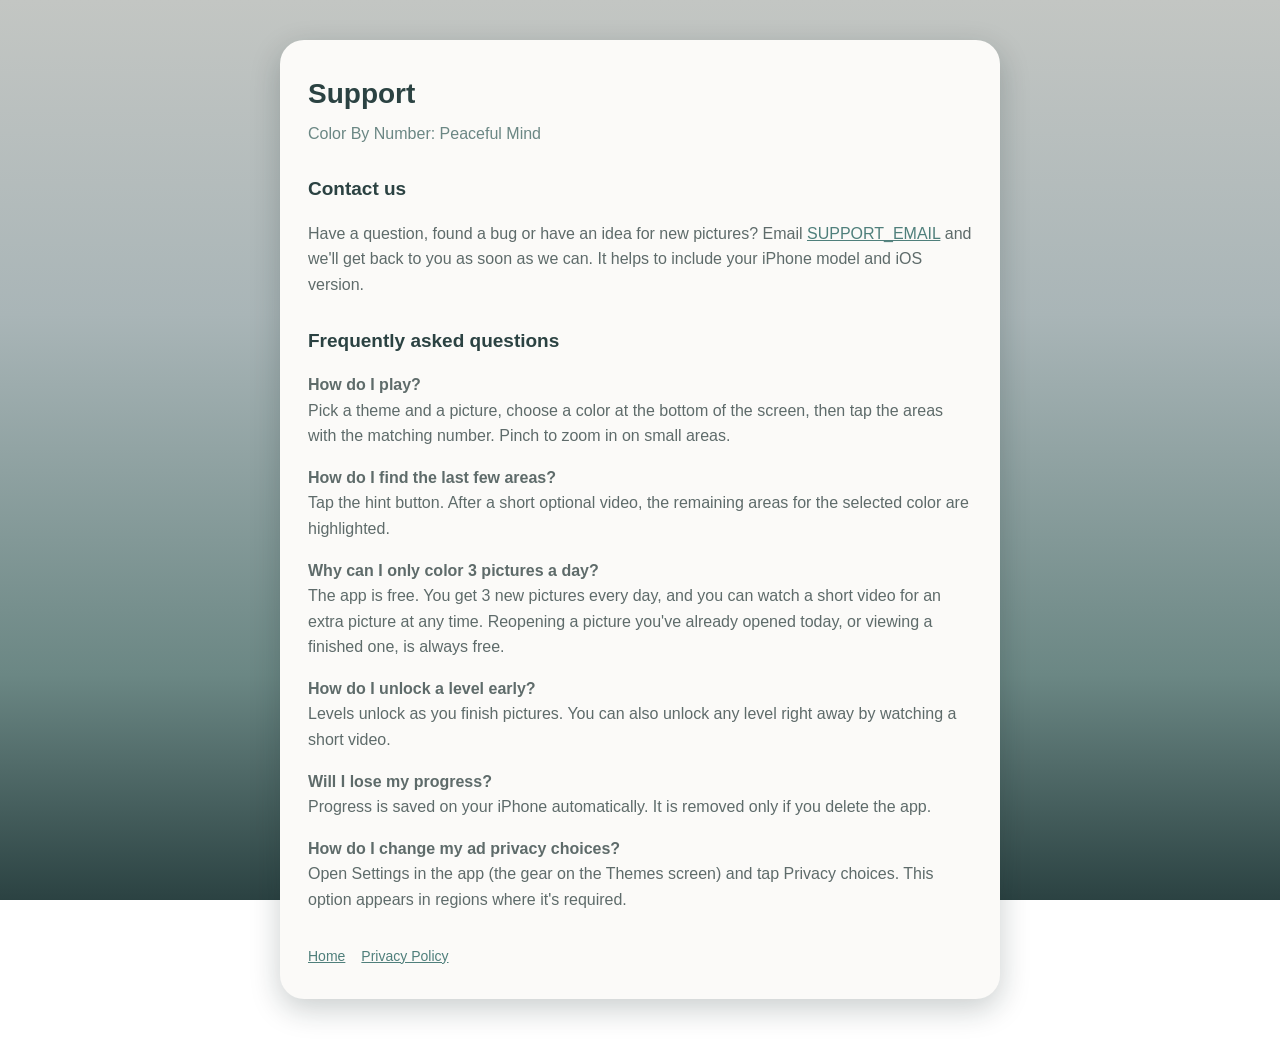
==== support.html @ 6df02047 "Add files via upload" ====
<!doctype html>
<html lang="en">
<head>
<meta charset="utf-8">
<meta name="viewport" content="width=device-width, initial-scale=1">
<title>Support – Color By Number: Peaceful Mind</title>
<link rel="stylesheet" href="style.css">
</head>
<body>
<main>
  <h1>Support</h1>
  <p class="sub">Color By Number: Peaceful Mind</p>

  <h2>Contact us</h2>
  <p>Have a question, found a bug or have an idea for new pictures? Email <a href="mailto:SUPPORT_EMAIL">SUPPORT_EMAIL</a> and we'll get back to you as soon as we can. It helps to include your iPhone model and iOS version.</p>

  <h2>Frequently asked questions</h2>

  <p><strong>How do I play?</strong><br>
  Pick a theme and a picture, choose a color at the bottom of the screen, then tap the areas with the matching number. Pinch to zoom in on small areas.</p>

  <p><strong>How do I find the last few areas?</strong><br>
  Tap the hint button. After a short optional video, the remaining areas for the selected color are highlighted.</p>

  <p><strong>Why can I only color 3 pictures a day?</strong><br>
  The app is free. You get 3 new pictures every day, and you can watch a short video for an extra picture at any time. Reopening a picture you've already opened today, or viewing a finished one, is always free.</p>

  <p><strong>How do I unlock a level early?</strong><br>
  Levels unlock as you finish pictures. You can also unlock any level right away by watching a short video.</p>

  <p><strong>Will I lose my progress?</strong><br>
  Progress is saved on your iPhone automatically. It is removed only if you delete the app.</p>

  <p><strong>How do I change my ad privacy choices?</strong><br>
  Open Settings in the app (the gear on the Themes screen) and tap Privacy choices. This option appears in regions where it's required.</p>

  <nav><a href="index.html">Home</a><a href="privacy.html">Privacy Policy</a></nav>
</main>
</body>
</html>
---- style.css ----
:root { --deep:#2B4242; --teal:#6B8784; --mist:#C3C6C3; --text:#2B3535; --soft:#5E6B6A; }
* { box-sizing: border-box; }
body { margin:0; font-family:-apple-system, BlinkMacSystemFont, "Segoe UI", Roboto, sans-serif;
  color:var(--text); line-height:1.6;
  background:linear-gradient(180deg, var(--mist) 0%, #A9B5B7 35%, var(--teal) 75%, var(--deep) 100%) fixed; min-height:100vh; }
main { max-width:720px; margin:40px auto; padding:32px 28px; background:#FBFAF8; border-radius:24px;
  box-shadow:0 10px 30px rgba(15,30,30,.22); }
@media (max-width:760px){ main { margin:16px; padding:24px 20px; } }
h1 { margin:0 0 4px; color:var(--deep); font-size:28px; }
h2 { margin:28px 0 6px; color:var(--deep); font-size:19px; }
p, li { color:var(--soft); }
.sub { color:var(--teal); margin:0 0 20px; }
a { color:#4F7F7B; }
nav { margin-top:32px; font-size:14px; }
nav a { margin-right:16px; }
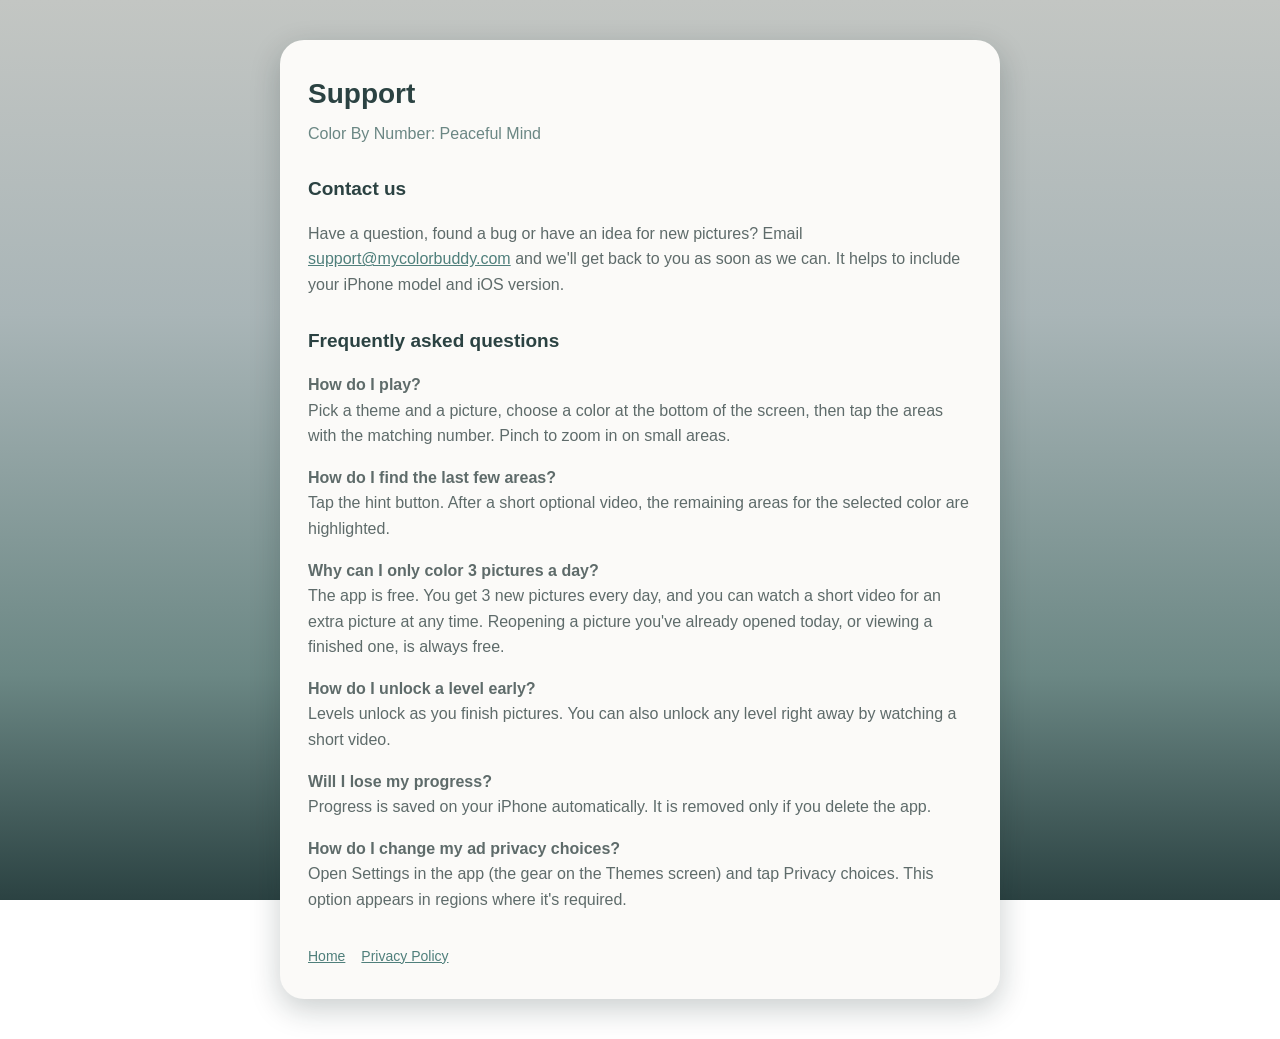
==== commit b48fba13: "Update support email address in support.html" ====
--- a/support.html
+++ b/support.html
@@ -12,7 +12,7 @@
   <p class="sub">Color By Number: Peaceful Mind</p>
 
   <h2>Contact us</h2>
-  <p>Have a question, found a bug or have an idea for new pictures? Email <a href="mailto:SUPPORT_EMAIL">SUPPORT_EMAIL</a> and we'll get back to you as soon as we can. It helps to include your iPhone model and iOS version.</p>
+  <p>Have a question, found a bug or have an idea for new pictures? Email <a href="mailto:support@mycolorbuddy.com">support@mycolorbuddy.com</a> and we'll get back to you as soon as we can. It helps to include your iPhone model and iOS version.</p>
 
   <h2>Frequently asked questions</h2>
 
